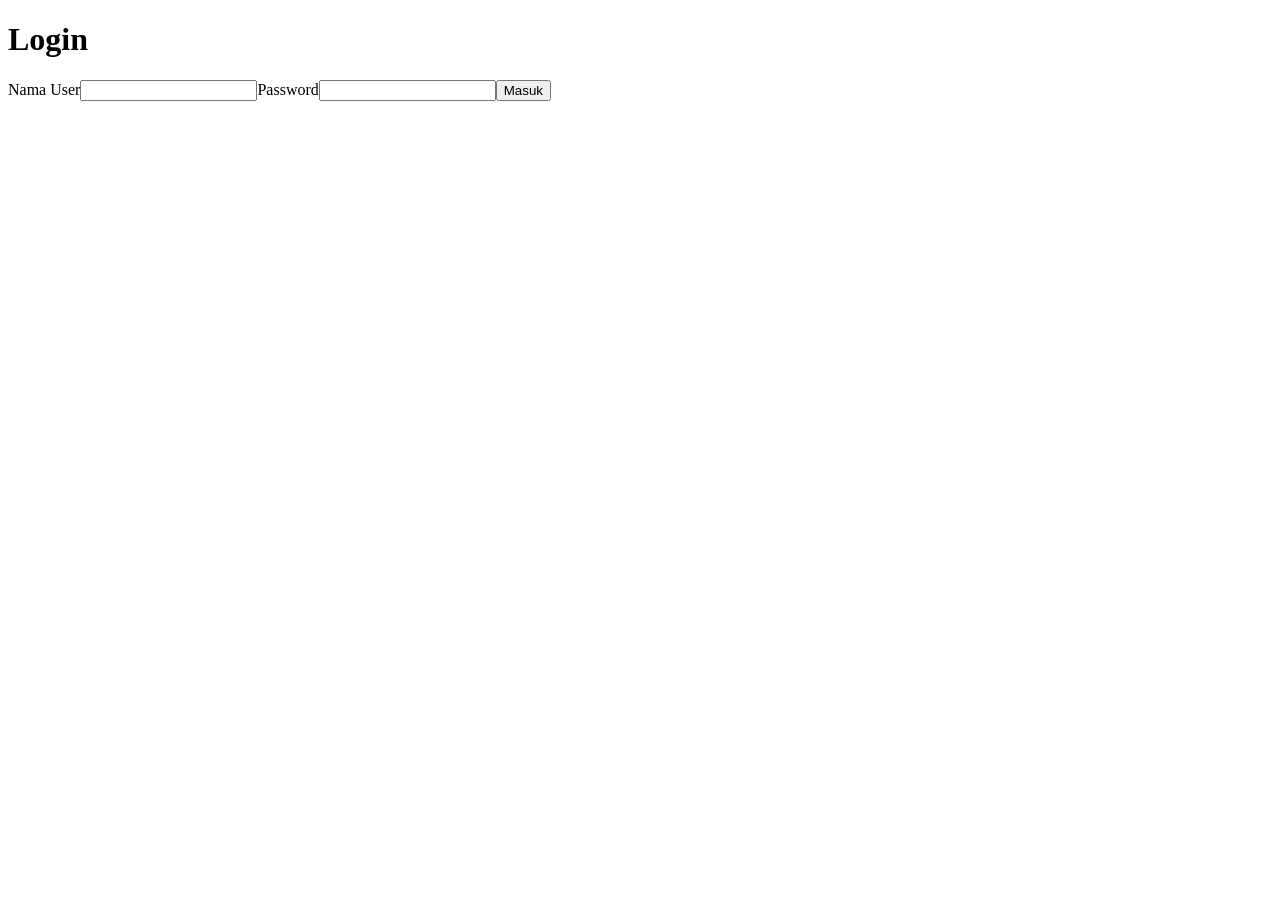
==== index.html @ 1305b771 "Add initial iframe login application" ====
<!doctype html>
<html lang="id">
<head>
  <meta charset="UTF-8"><meta name="viewport" content="width=device-width,initial-scale=1">
  <title>Login</title><link rel="stylesheet" href="style.css">
</head>
<body><main class="card"><h1>Login</h1><form id="loginForm"><label>Nama User<input id="username" required autocomplete="username"></label><label>Password<input id="password" type="password" required autocomplete="current-password"></label><button>Masuk</button><p id="msg"></p></form></main><script src="app.js"></script></body>
</html>
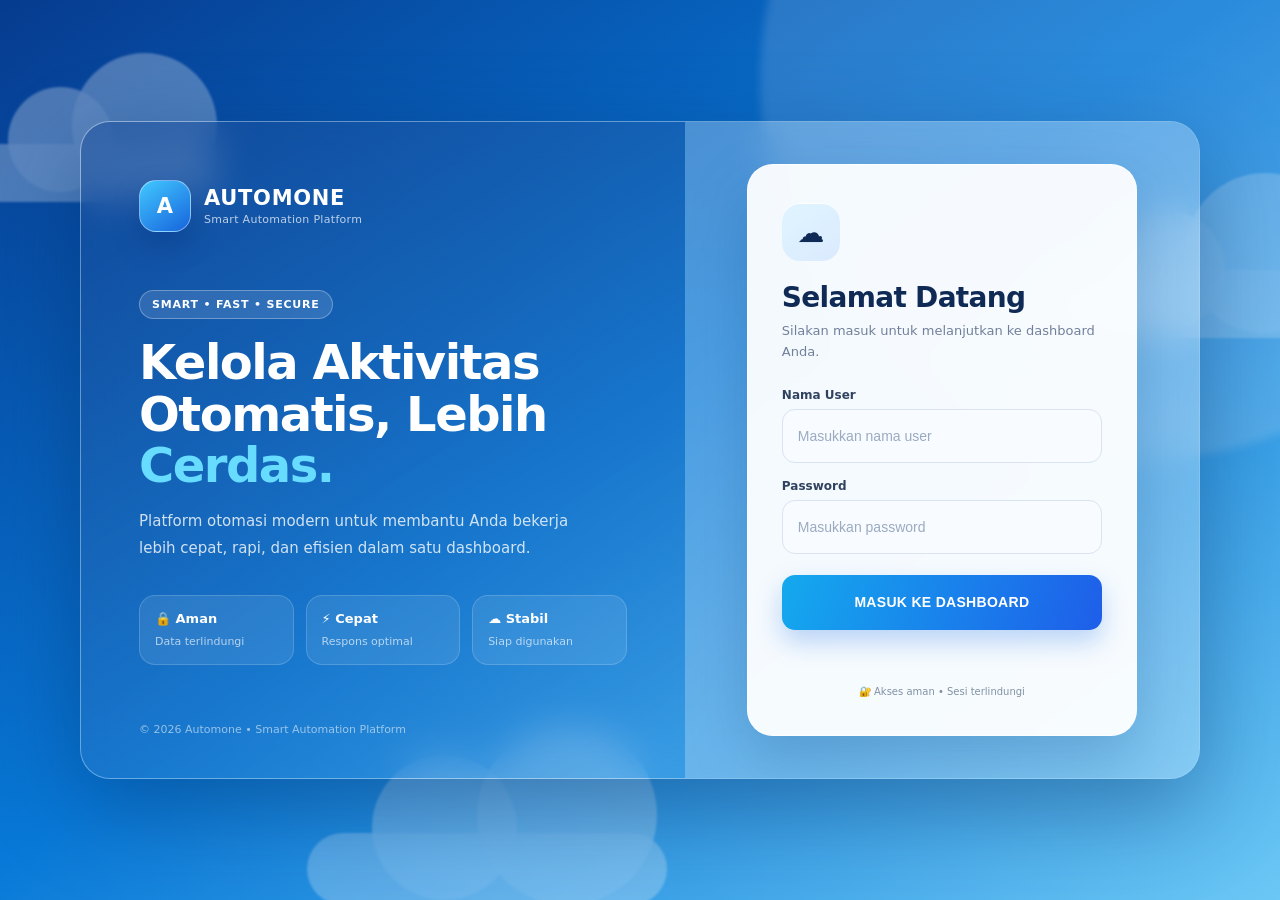
==== commit dba62929: "Redesign login with premium blue cloud theme" ====
--- a/index.html
+++ b/index.html
@@ -1,8 +1,87 @@
 <!doctype html>
 <html lang="id">
 <head>
-  <meta charset="UTF-8"><meta name="viewport" content="width=device-width,initial-scale=1">
-  <title>Login</title><link rel="stylesheet" href="style.css">
+  <meta charset="UTF-8">
+  <meta name="viewport" content="width=device-width,initial-scale=1,viewport-fit=cover">
+  <title>Automone — Login</title>
+  <style>
+    *{box-sizing:border-box}
+    html,body{margin:0;min-height:100%;font-family:Inter,system-ui,-apple-system,BlinkMacSystemFont,"Segoe UI",sans-serif}
+    body{min-height:100vh;overflow-x:hidden;color:#102a56;background:#dceeff}
+    .login-page{min-height:100vh;position:relative;display:flex;align-items:center;justify-content:center;padding:28px;background:linear-gradient(145deg,#063b8f 0%,#0879d8 48%,#6bc7f5 100%);overflow:hidden}
+    .sky-glow{position:absolute;width:760px;height:760px;right:-240px;top:-300px;border-radius:50%;background:rgba(255,255,255,.14);filter:blur(4px)}
+    .cloud{position:absolute;background:rgba(255,255,255,.8);border-radius:999px;filter:blur(1px);opacity:.7}
+    .cloud:before,.cloud:after{content:"";position:absolute;background:inherit;border-radius:50%}
+    .cloud-a{width:260px;height:58px;left:-40px;top:16%;opacity:.35}
+    .cloud-a:before{width:105px;height:105px;left:48px;bottom:10px}.cloud-a:after{width:145px;height:145px;left:112px;bottom:4px}
+    .cloud-b{width:320px;height:68px;right:-80px;top:30%;opacity:.25}
+    .cloud-b:before{width:120px;height:120px;left:65px;bottom:8px}.cloud-b:after{width:160px;height:160px;left:145px;bottom:5px}
+    .cloud-c{width:360px;height:72px;left:24%;bottom:-5px;opacity:.3}
+    .cloud-c:before{width:145px;height:145px;left:65px;bottom:5px}.cloud-c:after{width:180px;height:180px;left:170px;bottom:0}
+
+    .login-shell{position:relative;z-index:2;width:min(1120px,100%);display:grid;grid-template-columns:1.08fr .92fr;min-height:640px;border:1px solid rgba(255,255,255,.3);border-radius:30px;overflow:hidden;background:rgba(255,255,255,.1);box-shadow:0 30px 90px rgba(3,35,85,.38);backdrop-filter:blur(18px)}
+    .hero{position:relative;padding:58px 58px 42px;color:#fff;display:flex;flex-direction:column;justify-content:space-between;background:linear-gradient(150deg,rgba(0,55,140,.5),rgba(0,126,218,.18))}
+    .brand{display:flex;align-items:center;gap:13px}
+    .brand-mark{width:52px;height:52px;border-radius:17px;display:grid;place-items:center;font-size:21px;font-weight:900;color:#fff;background:linear-gradient(145deg,#42c8ff,#1664dc);box-shadow:0 12px 28px rgba(0,35,110,.28);border:1px solid rgba(255,255,255,.42)}
+    .brand-name{font-size:21px;font-weight:900;letter-spacing:.7px}.brand-sub{font-size:11px;margin-top:3px;color:rgba(255,255,255,.72);letter-spacing:.3px}
+    .hero-copy{max-width:500px;padding:35px 0}
+    .eyebrow{display:inline-flex;padding:7px 12px;border:1px solid rgba(255,255,255,.3);border-radius:999px;background:rgba(255,255,255,.12);font-size:11px;font-weight:800;letter-spacing:.8px;margin-bottom:18px}
+    .hero h1{font-size:48px;line-height:1.08;margin:0 0 16px;letter-spacing:-1.5px}.hero h1 span{color:#67dcff}
+    .hero-copy>p{max-width:450px;margin:0;color:rgba(255,255,255,.8);font-size:15px;line-height:1.75}
+    .features{display:grid;grid-template-columns:repeat(3,1fr);gap:12px;margin-top:34px}.feature{padding:15px;border-radius:16px;border:1px solid rgba(255,255,255,.17);background:rgba(255,255,255,.09)}.feature strong{display:block;font-size:13px;margin-bottom:4px}.feature span{font-size:11px;color:rgba(255,255,255,.66);line-height:1.4}
+    .hero-footer{font-size:11px;color:rgba(255,255,255,.55)}
+
+    .form-side{display:flex;align-items:center;justify-content:center;padding:42px;background:rgba(244,250,255,.2)}
+    .login-card{width:min(390px,100%);padding:38px 34px;border-radius:26px;background:rgba(255,255,255,.94);border:1px solid rgba(255,255,255,.8);box-shadow:0 24px 60px rgba(4,49,110,.22)}
+    .login-icon{width:58px;height:58px;border-radius:18px;display:grid;place-items:center;margin-bottom:20px;background:linear-gradient(145deg,#dff5ff,#dbeafe);font-size:27px;box-shadow:inset 0 1px 0 #fff}
+    .login-card h2{font-size:28px;margin:0 0 7px;letter-spacing:-.7px}.login-card>p{margin:0 0 26px;color:#71809a;font-size:13px;line-height:1.55}
+    .login-form label{display:block;margin-bottom:16px;color:#30425f;font-size:12px;font-weight:800}.login-form input{display:block;width:100%;height:54px;margin-top:7px;padding:0 15px;border:1px solid #d9e4f0;border-radius:13px;background:#f8fbff;color:#102a56;font-size:14px;outline:none;transition:.2s}.login-form input::placeholder{color:#9aabc0}.login-form input:focus{border-color:#2588e8;box-shadow:0 0 0 4px rgba(37,136,232,.1);background:#fff}
+    .login-form button{width:100%;height:55px;margin-top:5px;border:0;border-radius:13px;background:linear-gradient(110deg,#14a9ee,#1e5ee9);color:#fff;font-size:14px;font-weight:900;letter-spacing:.3px;cursor:pointer;box-shadow:0 12px 26px rgba(24,105,224,.27);transition:.2s}.login-form button:hover{transform:translateY(-1px);filter:brightness(1.03)}.login-form button:active{transform:translateY(0)}
+    #msg{min-height:20px;margin:14px 0 0;text-align:center;font-size:12px;color:#d33}
+    .secure-note{display:flex;align-items:center;justify-content:center;gap:7px;margin-top:22px;color:#8190a5;font-size:10px}
+
+    @media(max-width:900px){
+      .login-shell{grid-template-columns:1fr;max-width:560px;min-height:auto;border-radius:25px}.hero{padding:34px 30px 26px}.hero-copy{padding:35px 0 25px}.hero h1{font-size:37px}.features{margin-top:24px}.hero-footer{display:none}.form-side{padding:26px}.login-card{padding:32px 26px}
+    }
+    @media(max-width:560px){
+      .login-page{padding:12px;align-items:stretch}.login-shell{border-radius:22px}.hero{padding:24px 20px 18px}.brand-mark{width:46px;height:46px;border-radius:15px}.brand-name{font-size:18px}.hero-copy{padding:27px 0 15px}.eyebrow{font-size:9px;margin-bottom:13px}.hero h1{font-size:31px;letter-spacing:-1px}.hero-copy>p{font-size:12px;line-height:1.6}.features{gap:8px;margin-top:18px}.feature{padding:11px 9px}.feature strong{font-size:10px}.feature span{font-size:9px}.form-side{padding:12px}.login-card{padding:28px 20px;border-radius:20px}.login-icon{width:52px;height:52px;border-radius:16px;font-size:23px}.login-card h2{font-size:25px}.login-card>p{font-size:12px;margin-bottom:22px}.login-form input,.login-form button{height:52px}.secure-note{margin-top:18px}
+    }
+  </style>
 </head>
-<body><main class="card"><h1>Login</h1><form id="loginForm"><label>Nama User<input id="username" required autocomplete="username"></label><label>Password<input id="password" type="password" required autocomplete="current-password"></label><button>Masuk</button><p id="msg"></p></form></main><script src="app.js"></script></body>
+<body>
+  <main class="login-page">
+    <div class="sky-glow"></div><div class="cloud cloud-a"></div><div class="cloud cloud-b"></div><div class="cloud cloud-c"></div>
+    <section class="login-shell">
+      <div class="hero">
+        <div class="brand"><div class="brand-mark">A</div><div><div class="brand-name">AUTOMONE</div><div class="brand-sub">Smart Automation Platform</div></div></div>
+        <div class="hero-copy">
+          <div class="eyebrow">SMART • FAST • SECURE</div>
+          <h1>Kelola Aktivitas<br>Otomatis, Lebih <span>Cerdas.</span></h1>
+          <p>Platform otomasi modern untuk membantu Anda bekerja lebih cepat, rapi, dan efisien dalam satu dashboard.</p>
+          <div class="features">
+            <div class="feature"><strong>🔒 Aman</strong><span>Data terlindungi</span></div>
+            <div class="feature"><strong>⚡ Cepat</strong><span>Respons optimal</span></div>
+            <div class="feature"><strong>☁️ Stabil</strong><span>Siap digunakan</span></div>
+          </div>
+        </div>
+        <div class="hero-footer">© 2026 Automone • Smart Automation Platform</div>
+      </div>
+      <div class="form-side">
+        <div class="login-card">
+          <div class="login-icon">☁️</div>
+          <h2>Selamat Datang</h2>
+          <p>Silakan masuk untuk melanjutkan ke dashboard Anda.</p>
+          <form id="loginForm" class="login-form">
+            <label>Nama User<input id="username" required autocomplete="username" placeholder="Masukkan nama user"></label>
+            <label>Password<input id="password" type="password" required autocomplete="current-password" placeholder="Masukkan password"></label>
+            <button type="submit">MASUK KE DASHBOARD</button>
+            <p id="msg"></p>
+          </form>
+          <div class="secure-note">🔐 Akses aman • Sesi terlindungi</div>
+        </div>
+      </div>
+    </section>
+  </main>
+  <script src="app.js"></script>
+</body>
 </html>
